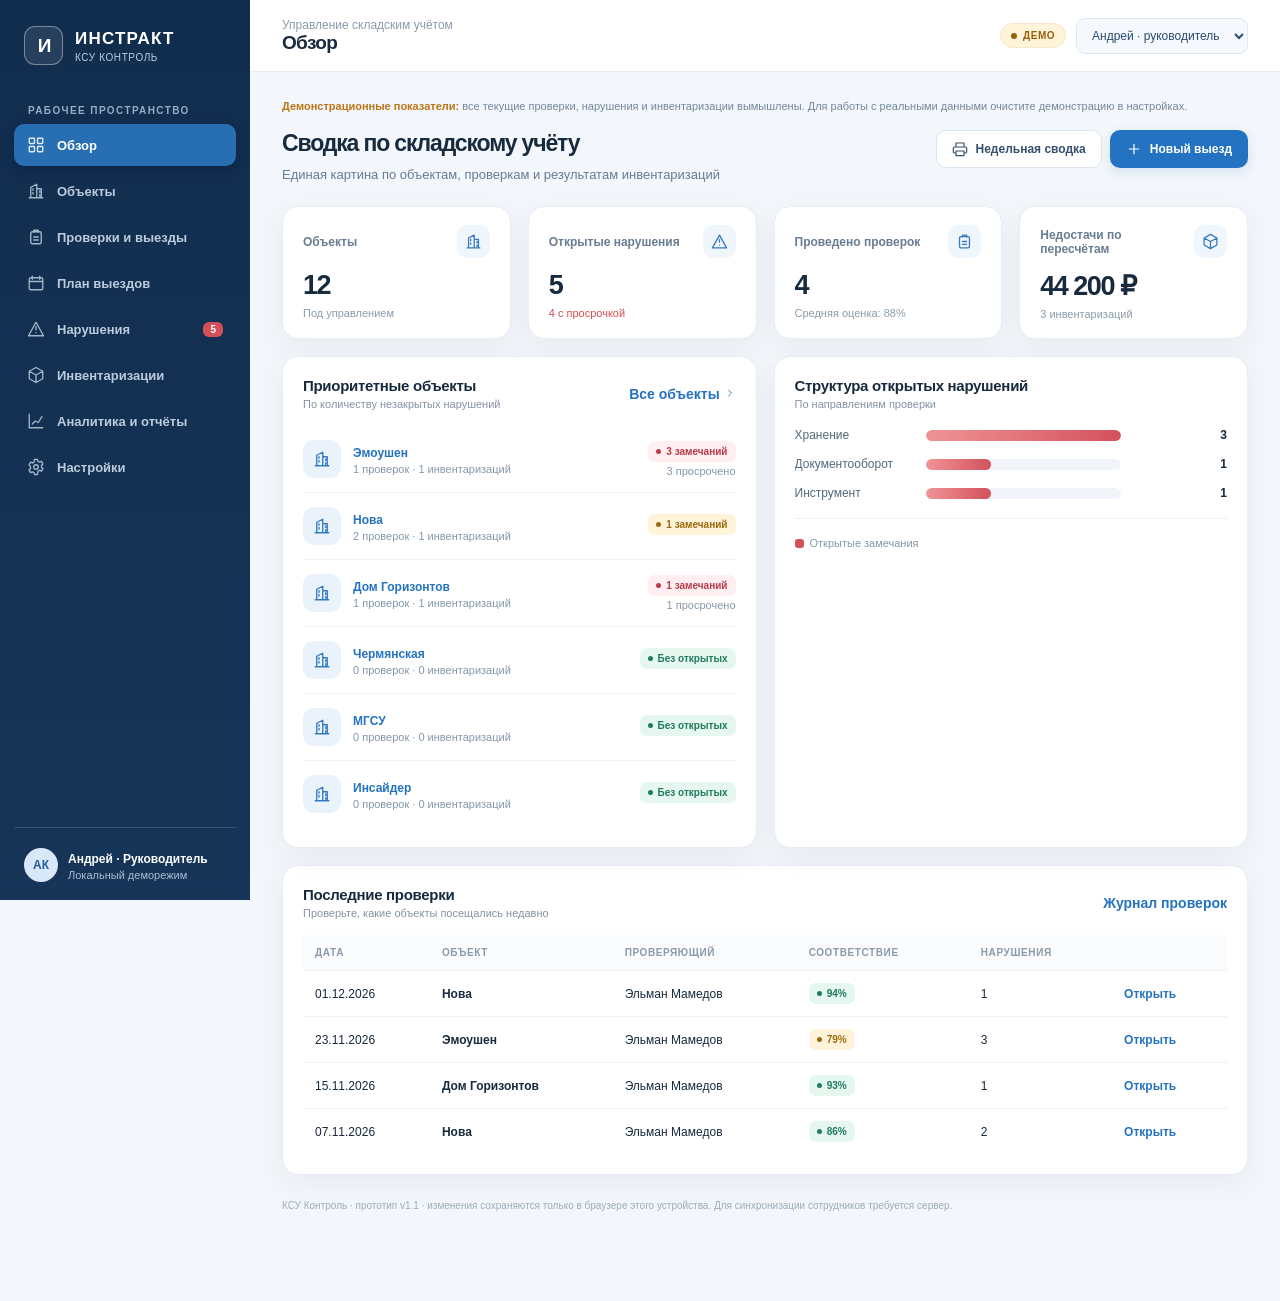
==== index.html @ b0c90981 "Add files via upload" ====
<!doctype html>
<html lang="ru">
<head>
  <meta charset="utf-8" />
  <meta name="viewport" content="width=device-width, initial-scale=1, viewport-fit=cover" />
  <meta name="theme-color" content="#102d50" />
  <title>ИНСТРАКТ · КСУ Контроль</title>
  <link rel="stylesheet" href="styles.css" />
</head>
<body>
  <div id="app"></div>
  <div id="dialog-root"></div>
  <div id="toast-root" aria-live="polite"></div>
  <script src="app.js"></script>
</body>
</html>
---- styles.css ----
:root{--navy:#102d50;--navy2:#193c65;--brand:#2473c2;--blue:#2a7ac7;--bg:#f3f6fa;--card:#fff;--ink:#182a3e;--muted:#687c92;--line:#e6edf4;--red:#d44b50;--redbg:#fff1f1;--amber:#a5670e;--amberbg:#fff6e5;--green:#238365;--greenbg:#e8f8f0;--shadow:0 8px 30px rgba(20,42,70,.055);--radius:16px;--font:-apple-system,BlinkMacSystemFont,'Segoe UI',Roboto,'Arial',sans-serif}
*{box-sizing:border-box}html,body{margin:0;min-height:100%;font-family:var(--font);font-size:14px;color:var(--ink);background:var(--bg)}button,input,select,textarea{font:inherit}button{cursor:pointer}a{color:var(--brand)}.app-shell{display:flex;min-height:100vh}.sidebar{width:250px;flex:0 0 250px;background:linear-gradient(180deg,#112d4e 0%,#163558 100%);color:#fff;min-height:100vh;position:sticky;top:0;height:100vh;display:flex;flex-direction:column;padding:26px 14px 18px;z-index:40}.logo{display:flex;align-items:center;gap:12px;padding:0 10px 30px}.logo-mark{width:39px;height:39px;display:grid;place-items:center;border:1px solid rgba(255,255,255,.38);border-radius:11px;color:#fff;background:rgba(255,255,255,.09);font-weight:800;font-size:19px;letter-spacing:-2px}.logo strong{font-size:17px;letter-spacing:.07em}.logo small{display:block;color:#b8cee7;letter-spacing:.06em;font-size:10px;margin-top:3px;text-transform:uppercase}.nav-label{font-size:10px;font-weight:700;letter-spacing:.14em;color:#94acc7;margin:10px 14px 8px}.nav{display:flex;flex-direction:column;gap:4px}.nav-item{border:0;background:transparent;color:#bbccdd;width:100%;display:flex;align-items:center;gap:12px;border-radius:10px;text-align:left;padding:12px 13px;font-size:13px;font-weight:550;transition:background .15s,color .15s}.nav-item svg{width:18px;height:18px;opacity:.86}.nav-item:hover{background:rgba(255,255,255,.09);color:#fff}.nav-item.active{background:#286eb2;color:white;box-shadow:0 5px 13px #051b3661}.nav-count{margin-left:auto;border-radius:6px;padding:2px 7px;font-size:10px;color:#fff;background:#d25057}.sidebar-foot{margin-top:auto;border-top:1px solid #ffffff25;padding:20px 10px 0}.side-user{display:flex;align-items:center;gap:10px}.avatar{width:34px;height:34px;flex-shrink:0;border-radius:50%;background:#d9e8f9;color:#235c9b;display:flex;align-items:center;justify-content:center;font-size:12px;font-weight:800}.side-user strong{font-size:12px}.side-user small{display:block;color:#aabdd3;font-size:11px;margin-top:3px}.main{min-width:0;flex:1}.topbar{background:#fff;position:sticky;top:0;z-index:30;display:flex;justify-content:space-between;align-items:center;padding:17px 32px;border-bottom:1px solid var(--line);min-height:72px}.topbar-left{display:flex;align-items:center;gap:10px}.topbar-kicker{color:#8b9aac;font-size:12px}.topbar h1{font-weight:750;font-size:19px;margin:0;letter-spacing:-.035em}.topbar-right{display:flex;gap:10px;align-items:center}.role-select{border:1px solid #dce7f1;background:#f5f8fc;border-radius:9px;font-size:12px;padding:9px 11px;color:#284c70;max-width:195px}.demo-badge{display:inline-flex;align-items:center;gap:6px;border-radius:20px;padding:6px 10px;color:#94600a;background:#fff3d9;border:1px solid #f6e8c9;font-size:10px;font-weight:750;letter-spacing:.05em}.dot{width:6px;height:6px;border-radius:50%;background:currentColor}.workspace{max-width:1450px;margin:0 auto;padding:28px 32px 80px}.page-heading{display:flex;justify-content:space-between;align-items:flex-start;gap:16px;margin-bottom:21px}.page-heading h2{margin:0 0 8px;font-size:23px;letter-spacing:-.05em;font-weight:770}.page-heading p{color:var(--muted);margin:0;font-size:13px;line-height:1.55}.page-actions{display:flex;gap:8px;align-items:center;flex-wrap:wrap}.btn{display:inline-flex;gap:8px;align-items:center;justify-content:center;border:1px solid transparent;border-radius:10px;padding:10px 15px;font-weight:650;font-size:12px;min-height:38px;white-space:nowrap;text-decoration:none;background:#fff;color:var(--ink)}.btn svg{width:16px;height:16px}.btn.primary{background:var(--brand);color:#fff;box-shadow:0 4px 12px #2473c226}.btn.primary:hover{background:#1766b5}.btn.secondary{background:#fff;color:#35516e;border-color:#dbe5ef}.btn.secondary:hover{background:#f5f9fc}.btn.danger{background:#fff;color:#a4333e;border-color:#f1d7d7}.btn.ghost{background:transparent;color:var(--brand);padding:6px 0}.btn:disabled{opacity:.45;cursor:not-allowed}.mobile-menu{display:none}.grid{display:grid;gap:17px}.grid-4{grid-template-columns:repeat(4,minmax(0,1fr))}.grid-3{grid-template-columns:repeat(3,minmax(0,1fr))}.grid-2{grid-template-columns:repeat(2,minmax(0,1fr))}.stat-card,.card{background:var(--card);border:1px solid var(--line);border-radius:var(--radius);box-shadow:var(--shadow)}.stat-card{min-height:128px;padding:18px 20px}.stat-top{display:flex;align-items:center;justify-content:space-between;margin-bottom:12px}.stat-label{color:var(--muted);font-weight:590;font-size:12px}.stat-icon{width:33px;height:33px;display:grid;place-items:center;border-radius:10px;background:#eff6fc;color:#3679bd}.stat-icon svg{width:17px;height:17px}.stat-value{font-size:27px;font-weight:800;letter-spacing:-.055em}.stat-note{font-size:11px;color:#8a9baa;margin-top:6px}.stat-note strong{color:var(--green)}.card{padding:20px}.card-title-row{display:flex;justify-content:space-between;align-items:center;gap:12px;margin-bottom:16px}.card-title{font-size:15px;font-weight:750;letter-spacing:-.02em}.card-subtitle{color:#8593a4;font-size:11px;margin-top:4px}.section-gap{margin-top:17px}.table-wrap{overflow:auto}.table{border-collapse:collapse;width:100%;font-size:12px;min-width:570px}.table th{text-align:left;font-size:10px;font-weight:750;letter-spacing:.06em;color:#8a9aaa;text-transform:uppercase;background:#f9fbfd;white-space:nowrap}.table th,.table td{padding:12px 12px;border-bottom:1px solid #eef2f6}.table tr:last-child td{border-bottom:0}.table tbody tr:hover{background:#fbfdff}.table td strong{font-weight:670}.muted{color:var(--muted)}.tiny{font-size:11px}.small{font-size:12px}.money{font-variant-numeric:tabular-nums;white-space:nowrap}.negative{color:var(--red)}.positive{color:var(--green)}.pill{display:inline-flex;align-items:center;gap:5px;border-radius:7px;font-size:10px;font-weight:720;padding:5px 8px;white-space:nowrap}.pill.red{color:#b83b4a;background:#ffeff0}.pill.amber{color:#9c690b;background:#fff4d9}.pill.green{color:#207c5b;background:#e5f7ef}.pill.blue{color:#2e70b1;background:#eaf3fc}.pill.neutral{color:#62758c;background:#eef2f6}.pill .dot{width:5px;height:5px}.link{border:0;background:none;padding:0;color:var(--brand);font-weight:650;cursor:pointer;text-align:left}.link:hover{text-decoration:underline}.object-row{display:flex;align-items:center;padding:14px 0;border-bottom:1px solid #edf2f6;gap:12px}.object-row:last-child{border-bottom:0}.object-icon{width:38px;height:38px;border-radius:11px;display:grid;place-items:center;background:#eaf3fc;color:#327bc1;flex-shrink:0}.object-name{font-weight:690;font-size:12px}.object-desc{color:#8597aa;font-size:11px;margin-top:3px}.object-right{margin-left:auto;text-align:right}.progress{height:7px;background:#e8eff5;overflow:hidden;border-radius:12px}.progress span{height:100%;background:#328bcc;display:block;border-radius:12px}.progress.green span{background:#3bab82}.progress.amber span{background:#e9aa45}.progress.red span{background:#df666b}.chart-list{display:flex;flex-direction:column;gap:15px;margin:18px 0 4px}.chart-item{display:grid;grid-template-columns:120px minmax(0,1fr) 95px;gap:11px;align-items:center;font-size:12px}.chart-item-name{overflow:hidden;white-space:nowrap;text-overflow:ellipsis;color:#53697d}.chart-value{text-align:right;font-weight:700;font-variant-numeric:tabular-nums}.bar-track{height:11px;background:#f1f5f9;border-radius:8px;overflow:hidden}.bar-fill{height:100%;background:linear-gradient(90deg,#3d96d6,#2368ae);border-radius:8px;min-width:2px}.bar-fill.red{background:linear-gradient(90deg,#ef9496,#d4515b)}.bar-fill.green{background:linear-gradient(90deg,#66c6ac,#249770)}.filterbar{display:flex;flex-wrap:wrap;align-items:end;gap:9px;margin-bottom:18px}.field{display:flex;flex-direction:column;gap:6px;min-width:0}.field label{font-size:11px;font-weight:650;color:#5f7286}.field input,.field select,.field textarea,.field .file-drop{border:1px solid #dce6f0;border-radius:9px;background:#fff;padding:10px 11px;color:var(--ink);outline:0;width:100%;min-height:38px}.field input:focus,.field select:focus,.field textarea:focus{border-color:#5093d6;box-shadow:0 0 0 3px #2f87df1c}.field textarea{resize:vertical;min-height:78px}.field small{font-size:10px;color:#8694a3}.filterbar .field{min-width:155px}.filterbar .field.search{flex:1;min-width:190px}.empty{padding:34px 15px;text-align:center;color:#889aac}.empty svg{width:40px;height:40px;margin-bottom:10px;color:#b5c3d2}.empty strong{display:block;color:#62758a;font-weight:650;margin:8px 0}.empty p{margin:0;font-size:12px}.object-card{background:#fff;border:1px solid var(--line);border-radius:15px;padding:19px;box-shadow:var(--shadow);display:flex;flex-direction:column;gap:13px}.object-card-head{display:flex;align-items:center;gap:11px}.object-card-head h3{margin:0;font-size:14px}.object-card-head small{display:block;color:#8292a4;margin-top:4px}.object-card-stats{display:flex;justify-content:space-between;gap:10px;border-top:1px solid #edf1f5;padding-top:12px}.object-card-stats strong{font-size:16px;display:block}.object-card-stats small{color:#889aaa;font-size:10px}.meta-list{display:grid;grid-template-columns:repeat(2,minmax(0,1fr));gap:8px}.meta-list div{padding:10px;border-radius:9px;background:#f7fafd}.meta-list small{display:block;color:#8395a8;font-size:10px;margin-bottom:5px}.meta-list strong{font-size:12px}.stepper{display:flex;gap:8px;margin:16px 0 24px}.stepper span{height:5px;border-radius:3px;background:#e4edf5;flex:1}.stepper span.done{background:#2680c4}.question-card{border:1px solid #e3eaf1;border-radius:13px;padding:17px;margin-bottom:12px;background:#fff}.question-card header{display:flex;align-items:flex-start;gap:10px;margin-bottom:14px}.qnum{width:26px;height:26px;background:#edf5fd;color:#3076b3;border-radius:8px;display:grid;place-items:center;font-weight:750;flex-shrink:0;font-size:11px}.qtitle{font-size:13px;font-weight:660;line-height:1.45}.qsection{display:block;margin-top:4px;color:#8394a5;font-size:10px}.answer-options{display:flex;gap:7px;flex-wrap:wrap}.answer-btn{border-radius:8px;border:1px solid #e0e7ee;background:white;font-size:11px;padding:8px 12px;color:#607589;font-weight:660}.answer-btn.active.ok{background:#e8f8ef;color:#197c52;border-color:#94d5b6}.answer-btn.active.fail{background:#fff0f1;color:#b5394c;border-color:#efafba}.answer-btn.active.na{background:#eff3f6;color:#546c83;border-color:#b9c8d5}.qextra{background:#fbfcfe;border-top:1px solid #edf2f6;margin-top:14px;padding-top:14px;display:grid;grid-template-columns:repeat(2,minmax(0,1fr));gap:11px}.qextra .span2{grid-column:span 2}.mini-photo{display:inline-flex;align-items:center;gap:8px;background:#ecf5fc;color:#3474b3;padding:6px 9px;border-radius:8px;margin-top:8px;font-size:10px}.wizard-layout{display:grid;grid-template-columns:minmax(0,1fr) 270px;gap:18px;align-items:start}.sticky-summary{position:sticky;top:90px}.score-circle{border-radius:50%;width:86px;height:86px;border:7px solid #d5e9fb;margin:8px auto 13px;display:grid;place-items:center;font-size:20px;font-weight:800;color:#286faf}.summary-line{display:flex;justify-content:space-between;padding:10px 0;border-bottom:1px solid #eef3f7;font-size:12px}.summary-line:last-child{border:0}.modal-backdrop{position:fixed;inset:0;z-index:100;background:#132a41a8;display:flex;align-items:center;justify-content:center;padding:20px}.modal{width:min(100%,680px);max-height:min(91vh,970px);overflow-y:auto;background:white;border-radius:19px;box-shadow:0 30px 120px #061c3470}.modal.wide{width:min(100%,930px)}.modal-head{padding:22px 25px 15px;display:flex;align-items:start;justify-content:space-between;border-bottom:1px solid #eaf0f5}.modal-head h3{font-size:18px;margin:0}.modal-head p{color:#8294a7;margin:5px 0 0;font-size:11px}.modal-body{padding:22px 25px}.modal-footer{border-top:1px solid #ecf1f6;padding:16px 25px;display:flex;gap:8px;justify-content:flex-end}.icon-btn{border:0;background:#eff3f7;color:#6a7e94;border-radius:9px;width:32px;height:32px;display:grid;place-items:center;flex-shrink:0}.icon-btn svg{width:17px;height:17px}.form-grid{display:grid;grid-template-columns:repeat(2,minmax(0,1fr));gap:13px}.span2{grid-column:span 2}.notice{background:#eaf4fd;border:1px solid #d5e7f7;border-radius:10px;color:#52708d;padding:13px 15px;font-size:12px;line-height:1.6}.notice.warn{background:#fff7e7;color:#895e1a;border-color:#f5e7c7}.notice.danger{background:#fff1f0;color:#93464b;border-color:#f1dada}.actions-row{display:flex;gap:9px;flex-wrap:wrap}.inline-right{margin-left:auto}.divider{height:1px;background:#edf1f6;margin:18px 0}.kpi-bar{display:flex;gap:20px;flex-wrap:wrap}.kpi-bar div{border-right:1px solid #e5ecf1;padding-right:18px}.kpi-bar div:last-child{border:0}.kpi-bar strong{display:block;font-size:23px;letter-spacing:-.05em}.kpi-bar small{display:block;color:#8594a5;font-size:11px;margin-top:4px}.report-plot{min-height:175px}.legend{display:flex;gap:15px;flex-wrap:wrap;color:#8496a7;font-size:11px}.legend span{display:inline-flex;align-items:center;gap:6px}.legend i{display:inline-block;width:9px;height:9px;border-radius:3px;background:#2b7fc4}.tags{display:flex;gap:5px;flex-wrap:wrap}.file-input{width:100%;padding:10px 0;font-size:12px}.small-heading{font-size:12px;font-weight:740;color:#50657a;text-transform:uppercase;letter-spacing:.06em}.callout{padding:16px;border:1px dashed #cbdceb;border-radius:12px;background:#f7fbff}.onboarding{padding:25px;background:linear-gradient(120deg,#173a61,#225b94);border-radius:16px;color:#fff;display:flex;align-items:center;justify-content:space-between;gap:20px;margin-bottom:19px}.onboarding h3{margin:0 0 7px;font-size:17px}.onboarding p{margin:0;color:#c6d9ed;line-height:1.55;font-size:12px;max-width:700px}.onboarding .btn{background:white;color:#205b90}.timeline-item{padding:11px 0 11px 21px;position:relative;border-left:2px solid #e4eefa;margin-left:6px}.timeline-item:before{position:absolute;content:"";width:9px;height:9px;border-radius:50%;background:#3c8ed2;left:-5.5px;top:16px}.timeline-item small{color:#8594a3;display:block;margin-top:4px}.truncate{max-width:210px;overflow:hidden;text-overflow:ellipsis;white-space:nowrap}.chip-choice{display:inline-flex;background:#edf2f8;border-radius:9px;padding:4px;gap:3px}.chip-choice button{border:0;background:none;border-radius:7px;padding:8px 12px;color:#63798e;font-size:11px;font-weight:700}.chip-choice button.active{background:#fff;color:#2168aa;box-shadow:0 2px 6px #142e4c19}.tab-line{display:flex;gap:0;border-bottom:1px solid #e5edf4;margin-bottom:17px;overflow-x:auto}.tab-line button{background:none;border:0;padding:12px 15px;font-size:12px;font-weight:650;color:#7e8fa1;border-bottom:2px solid transparent;white-space:nowrap}.tab-line button.active{color:#2576b8;border-bottom-color:#2576b8}.toast{position:fixed;bottom:23px;right:25px;background:#163856;color:white;padding:13px 18px;border-radius:11px;box-shadow:0 10px 35px #1a3a5c40;font-size:12px;z-index:110;max-width:340px}.muted-line{line-height:1.7;color:#60778b}.report-print{display:none}.mobile-backdrop{display:none}.setting-card{margin-bottom:15px}.setting-card h3{margin:0 0 8px;font-size:15px}.setting-card p{color:#7a8c9d;font-size:12px;line-height:1.7}.checks-progress{display:flex;align-items:center;gap:12px;margin-top:12px}.checks-progress .progress{flex:1}.checks-progress small{font-size:11px;color:#7690a5;white-space:nowrap}.inventory-add-row{display:grid;grid-template-columns:2fr 1fr 1fr 1fr 1fr 28px;gap:7px;align-items:end;margin-bottom:8px}.inventory-add-row .field input{padding:9px 8px;font-size:11px}.banner-demo{font-size:11px;color:#73879e;padding:0 0 18px}.banner-demo strong{color:#bb7517}.footer-note{color:#9bacba;font-size:10px;margin-top:25px}.photo-preview{width:120px;height:90px;object-fit:cover;border-radius:9px;border:1px solid #d9e5f0;display:block;margin-top:6px}.clickable-row{cursor:pointer}.clickable-row:hover{background:#f5faff!important}.mobile-overflow{overflow-x:auto}
@media(max-width:1150px){.sidebar{width:215px;flex-basis:215px}.workspace{padding:24px 22px 65px}.topbar{padding:17px 22px}.grid-4{grid-template-columns:repeat(2,minmax(0,1fr))}.wizard-layout{grid-template-columns:minmax(0,1fr) 240px}.chart-item{grid-template-columns:95px minmax(0,1fr) 70px}}
@media(max-width:760px){.sidebar{transform:translateX(-100%);position:fixed;width:260px;left:0;transition:transform .2s}.sidebar.open{transform:translateX(0)}.mobile-backdrop.show{display:block;position:fixed;inset:0;background:#102b4370;z-index:35}.topbar{padding:12px 15px;min-height:62px}.topbar h1{font-size:15px}.topbar-kicker{font-size:10px}.topbar-right{gap:5px}.role-select{font-size:10px;max-width:125px;padding:7px 5px}.mobile-menu{display:grid;place-items:center;border:0;background:#edf3f9;color:#234f7b;width:34px;height:34px;border-radius:9px}.mobile-menu svg{width:18px;height:18px}.workspace{padding:20px 14px 70px}.page-heading{align-items:stretch;flex-direction:column;gap:13px}.page-heading h2{font-size:21px}.page-actions{width:100%}.grid-3,.grid-2{grid-template-columns:1fr}.wizard-layout{grid-template-columns:1fr}.sticky-summary{position:static;order:-1}.filterbar .field{flex:1;min-width:125px}.onboarding{align-items:flex-start;flex-direction:column}.onboarding .btn{width:100%}.modal-backdrop{padding:0;align-items:end}.modal{max-height:95vh;border-radius:18px 18px 0 0}.modal-body{padding:18px}.modal-head{padding:18px}.modal-footer{padding:13px 18px}.modal-footer .btn{flex:1}.form-grid{grid-template-columns:1fr}.form-grid>.span2{grid-column:span 1}.qextra{grid-template-columns:1fr}.qextra .span2{grid-column:span 1}.inventory-add-row{grid-template-columns:1.2fr 1fr 1fr;gap:5px}.inventory-add-row>*:nth-child(6){grid-column:3}.chart-item{grid-template-columns:90px minmax(0,1fr) 75px}.card{padding:17px}.grid-4{gap:9px}.stat-card{padding:14px;min-height:114px}.stat-value{font-size:23px}.stat-label{font-size:11px}.stat-note{font-size:10px}.demo-badge{font-size:9px;padding:5px 7px}.toast{right:15px;bottom:18px}.kpi-bar{gap:13px}.kpi-bar div{padding-right:10px}}
@media print{*{-webkit-print-color-adjust:exact;print-color-adjust:exact}.sidebar,.topbar,.page-actions,.no-print,.filterbar,.btn,.modal-backdrop,#toast-root,.onboarding{display:none!important}.main{display:block}.workspace{padding:0;max-width:none}.card,.stat-card{box-shadow:none;break-inside:avoid}.grid{gap:12px}.report-print{display:block;margin-bottom:20px}.report-print h1{font-size:23px}.report-print p{color:#567}.page-heading{margin-top:10px}.table{min-width:0}body{background:#fff}}
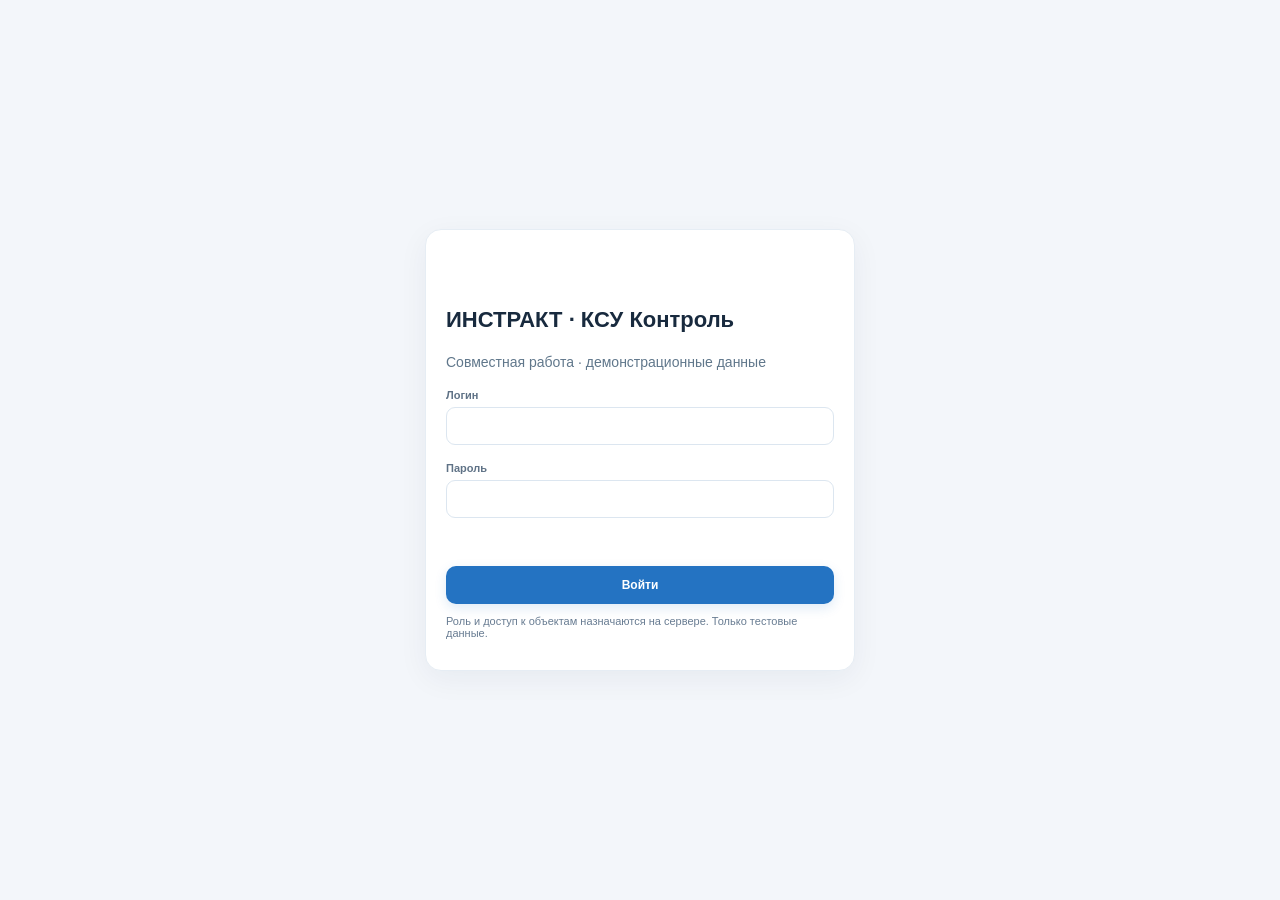
==== commit d3cf7091: "feat: add protected KSU collaboration and server reports" ====
--- a/index.html
+++ b/index.html
@@ -11,6 +11,7 @@
   <div id="app"></div>
   <div id="dialog-root"></div>
   <div id="toast-root" aria-live="polite"></div>
-  <script src="app.js"></script>
+  <script src="app.js" defer></script>
+  <script src="sync.js" defer></script>
 </body>
 </html>
--- a/styles.css
+++ b/styles.css
@@ -3,3 +3,6 @@
 @media(max-width:1150px){.sidebar{width:215px;flex-basis:215px}.workspace{padding:24px 22px 65px}.topbar{padding:17px 22px}.grid-4{grid-template-columns:repeat(2,minmax(0,1fr))}.wizard-layout{grid-template-columns:minmax(0,1fr) 240px}.chart-item{grid-template-columns:95px minmax(0,1fr) 70px}}
 @media(max-width:760px){.sidebar{transform:translateX(-100%);position:fixed;width:260px;left:0;transition:transform .2s}.sidebar.open{transform:translateX(0)}.mobile-backdrop.show{display:block;position:fixed;inset:0;background:#102b4370;z-index:35}.topbar{padding:12px 15px;min-height:62px}.topbar h1{font-size:15px}.topbar-kicker{font-size:10px}.topbar-right{gap:5px}.role-select{font-size:10px;max-width:125px;padding:7px 5px}.mobile-menu{display:grid;place-items:center;border:0;background:#edf3f9;color:#234f7b;width:34px;height:34px;border-radius:9px}.mobile-menu svg{width:18px;height:18px}.workspace{padding:20px 14px 70px}.page-heading{align-items:stretch;flex-direction:column;gap:13px}.page-heading h2{font-size:21px}.page-actions{width:100%}.grid-3,.grid-2{grid-template-columns:1fr}.wizard-layout{grid-template-columns:1fr}.sticky-summary{position:static;order:-1}.filterbar .field{flex:1;min-width:125px}.onboarding{align-items:flex-start;flex-direction:column}.onboarding .btn{width:100%}.modal-backdrop{padding:0;align-items:end}.modal{max-height:95vh;border-radius:18px 18px 0 0}.modal-body{padding:18px}.modal-head{padding:18px}.modal-footer{padding:13px 18px}.modal-footer .btn{flex:1}.form-grid{grid-template-columns:1fr}.form-grid>.span2{grid-column:span 1}.qextra{grid-template-columns:1fr}.qextra .span2{grid-column:span 1}.inventory-add-row{grid-template-columns:1.2fr 1fr 1fr;gap:5px}.inventory-add-row>*:nth-child(6){grid-column:3}.chart-item{grid-template-columns:90px minmax(0,1fr) 75px}.card{padding:17px}.grid-4{gap:9px}.stat-card{padding:14px;min-height:114px}.stat-value{font-size:23px}.stat-label{font-size:11px}.stat-note{font-size:10px}.demo-badge{font-size:9px;padding:5px 7px}.toast{right:15px;bottom:18px}.kpi-bar{gap:13px}.kpi-bar div{padding-right:10px}}
 @media print{*{-webkit-print-color-adjust:exact;print-color-adjust:exact}.sidebar,.topbar,.page-actions,.no-print,.filterbar,.btn,.modal-backdrop,#toast-root,.onboarding{display:none!important}.main{display:block}.workspace{padding:0;max-width:none}.card,.stat-card{box-shadow:none;break-inside:avoid}.grid{gap:12px}.report-print{display:block;margin-bottom:20px}.report-print h1{font-size:23px}.report-print p{color:#567}.page-heading{margin-top:10px}.table{min-width:0}body{background:#fff}}
+/* Совместная версия: исходная сетка и палитра сохранены. */
+.login-shell{min-height:100vh;display:grid;place-items:center;padding:20px}.login-card{width:min(100%,430px)}.login-card h1{font-size:22px}.login-card .logo-mark{margin-bottom:15px}.login-card button{width:100%}#login-error{color:#a63a45;min-height:20px}.sync-status{display:flex;align-items:center;gap:8px;flex-wrap:wrap;padding:10px 12px;background:#edf4fa;border-radius:10px;font-size:11px;margin-bottom:16px}.sync-status .btn{font-size:11px;padding:6px 9px}pre{white-space:pre-wrap;overflow-wrap:anywhere;font-size:11px}.modal-footer{flex-wrap:wrap}
+@media(max-width:760px){.topbar-right>.role-select{max-width:105px;white-space:normal}.topbar-right .btn{font-size:10px;padding:6px}.sync-status{align-items:stretch}.demo-badge{display:none}}
